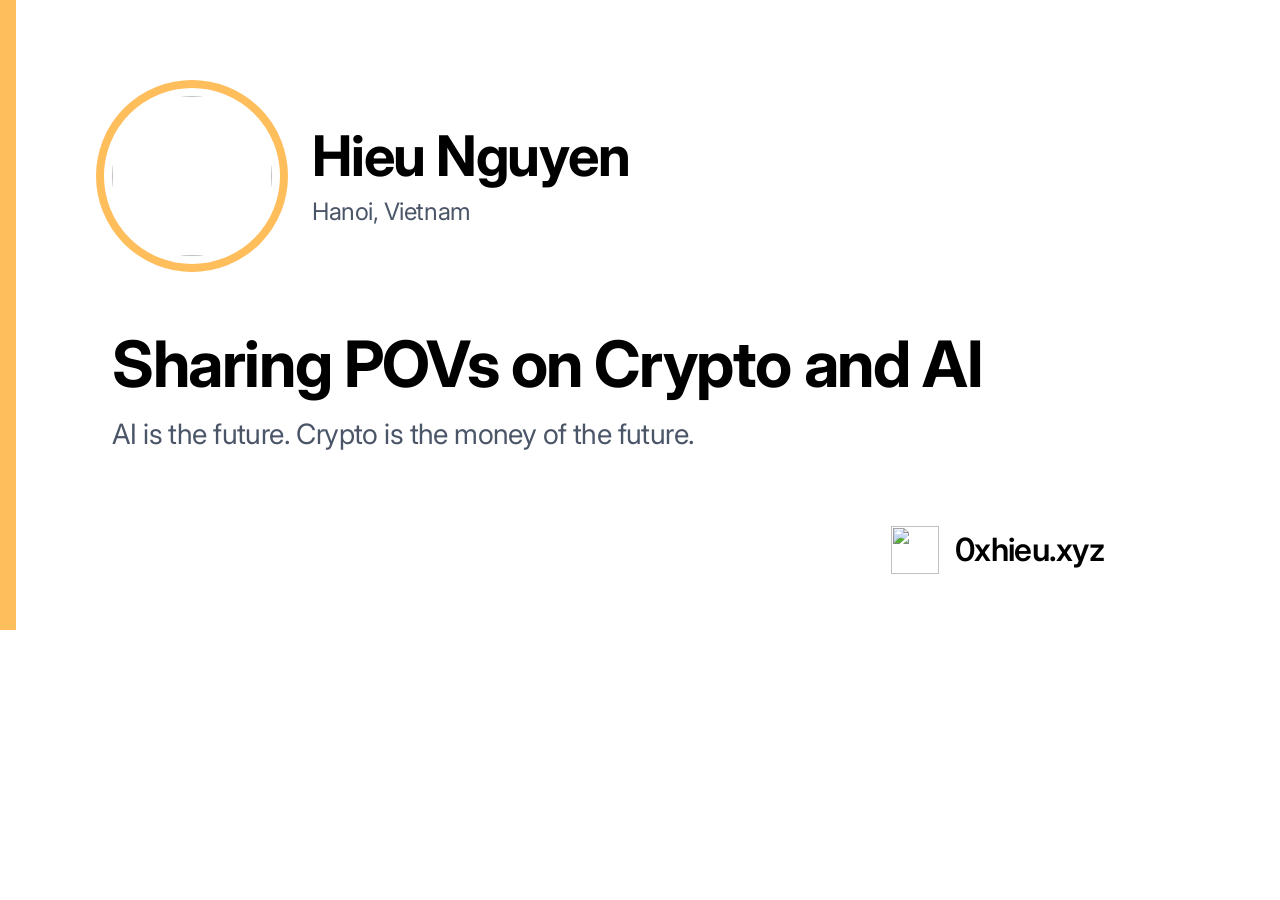
==== tools/og-gen.html @ 4b9b0fa1 "Lighten brand orange #FFA111 -> #FFBE5C everywhere Co-Authored-By: Claude Opus 5.5 <noreply@anthropi" ====
<!DOCTYPE html>
<html lang="en">
<head>
<meta charset="UTF-8" />
<link href="https://fonts.googleapis.com/css2?family=Inter:wght@400;600;700&display=swap" rel="stylesheet" />
<style>
  /* Nguồn render og.png (1200×630) — design system nguyen0xhieu, biến thể 0xhieu.xyz:
     nền trắng · chữ đen #000 / grey #4B5568 · vàng mắt mèo #FFBE5C · Inter (font thiết kế) · khoảng cách bội số 8.
     Châm ngôn + câu niềm tin bản ngắn: NGUYÊN VĂN theo CLAUDE.md. */
  *, *::before, *::after { box-sizing: border-box; margin: 0; padding: 0; }
  body { width: 1200px; height: 630px; position: relative; overflow: hidden; background: #FFFFFF; font-family: 'Inter', sans-serif; color: #000; }
  .bar { position: absolute; left: 0; top: 0; width: 16px; height: 630px; background: #FFBE5C; }
  .wrap { padding: 96px 96px 0 112px; }
  .top { display: flex; align-items: center; gap: 40px; }
  .pfp { width: 160px; height: 160px; border-radius: 50%; object-fit: cover; outline: 8px solid #FFBE5C; outline-offset: 8px; }
  .name { font-size: 56px; line-height: 64px; font-weight: 700; letter-spacing: -0.022em; }
  .loc  { margin-top: 8px; font-size: 24px; line-height: 32px; color: #4B5568; letter-spacing: -0.019em; }
  .head { margin-top: 72px; font-size: 64px; line-height: 72px; font-weight: 700; letter-spacing: -0.022em; }
  .sub  { margin-top: 16px; font-size: 28px; line-height: 36px; color: #4B5568; letter-spacing: -0.021em; }
  .site { position: absolute; right: 96px; bottom: 56px; display: flex; align-items: center; gap: 16px;
          font-size: 32px; line-height: 40px; font-weight: 600; letter-spacing: -0.022em; }
  .site img { width: 48px; height: 48px; }
</style>
</head>
<body>
  <div class="bar"></div>
  <div class="wrap">
    <div class="top">
      <img class="pfp" src="../pfp.png" alt="" />
      <div>
        <div class="name">Hieu Nguyen</div>
        <div class="loc">Hanoi, Vietnam</div>
      </div>
    </div>
    <div class="head">Sharing POVs on Crypto and AI</div>
    <div class="sub">AI is the future. Crypto is the money of the future.</div>
  </div>
  <div class="site"><img src="../icon.png" alt="" />0xhieu.xyz</div>
</body>
</html>
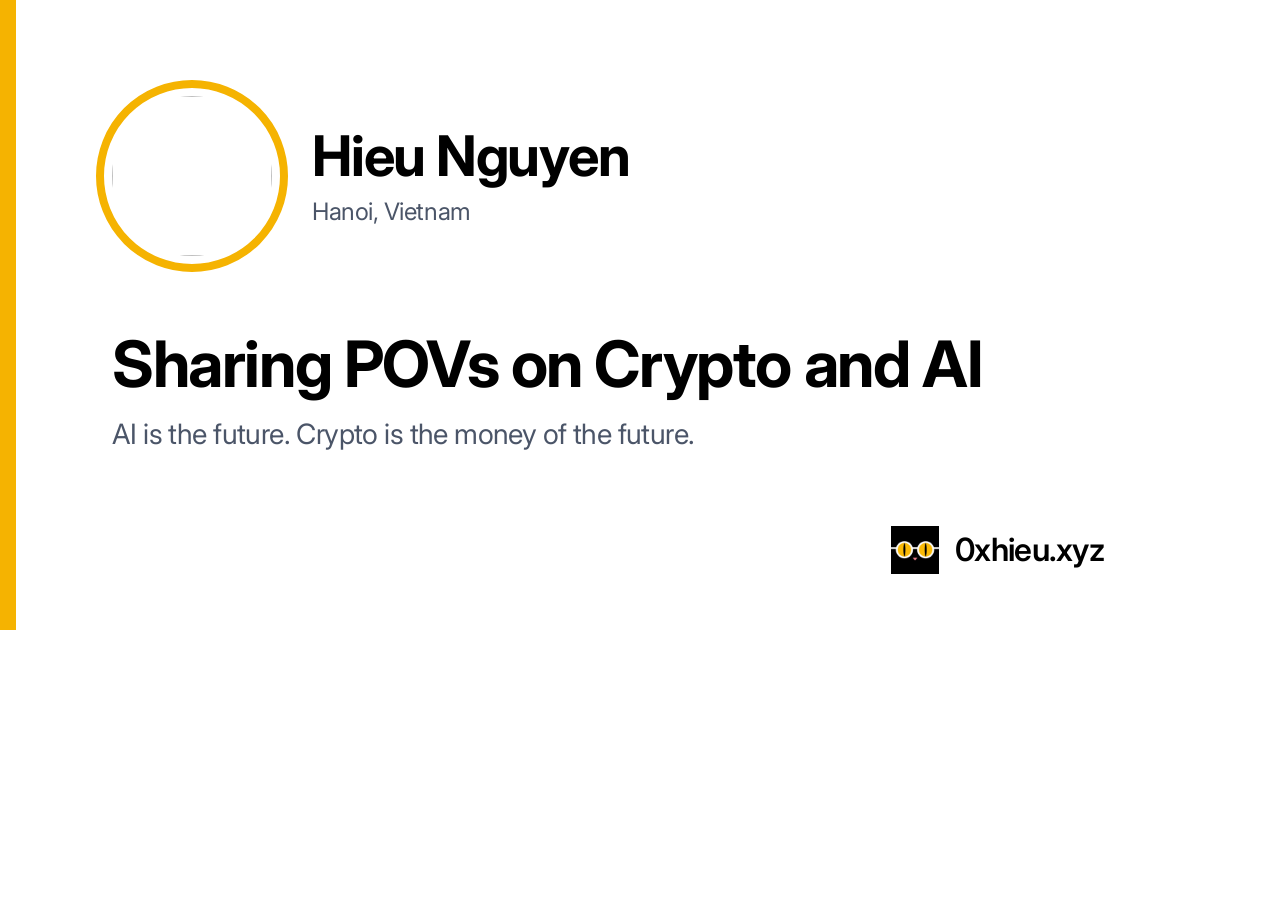
==== commit c09378ac: "Brand yellow #F5B301 + new cat-eye icon (favicon, apple-touch, header, agent, og) Co-Authored-By: Cl" ====
--- a/tools/og-gen.html
+++ b/tools/og-gen.html
@@ -5,14 +5,14 @@
 <link href="https://fonts.googleapis.com/css2?family=Inter:wght@400;600;700&display=swap" rel="stylesheet" />
 <style>
   /* Nguồn render og.png (1200×630) — design system nguyen0xhieu, biến thể 0xhieu.xyz:
-     nền trắng · chữ đen #000 / grey #4B5568 · vàng mắt mèo #FFBE5C · Inter (font thiết kế) · khoảng cách bội số 8.
+     nền trắng · chữ đen #000 / grey #4B5568 · vàng mắt mèo #F5B301 · Inter (font thiết kế) · khoảng cách bội số 8.
      Châm ngôn + câu niềm tin bản ngắn: NGUYÊN VĂN theo CLAUDE.md. */
   *, *::before, *::after { box-sizing: border-box; margin: 0; padding: 0; }
   body { width: 1200px; height: 630px; position: relative; overflow: hidden; background: #FFFFFF; font-family: 'Inter', sans-serif; color: #000; }
-  .bar { position: absolute; left: 0; top: 0; width: 16px; height: 630px; background: #FFBE5C; }
+  .bar { position: absolute; left: 0; top: 0; width: 16px; height: 630px; background: #F5B301; }
   .wrap { padding: 96px 96px 0 112px; }
   .top { display: flex; align-items: center; gap: 40px; }
-  .pfp { width: 160px; height: 160px; border-radius: 50%; object-fit: cover; outline: 8px solid #FFBE5C; outline-offset: 8px; }
+  .pfp { width: 160px; height: 160px; border-radius: 50%; object-fit: cover; outline: 8px solid #F5B301; outline-offset: 8px; }
   .name { font-size: 56px; line-height: 64px; font-weight: 700; letter-spacing: -0.022em; }
   .loc  { margin-top: 8px; font-size: 24px; line-height: 32px; color: #4B5568; letter-spacing: -0.019em; }
   .head { margin-top: 72px; font-size: 64px; line-height: 72px; font-weight: 700; letter-spacing: -0.022em; }
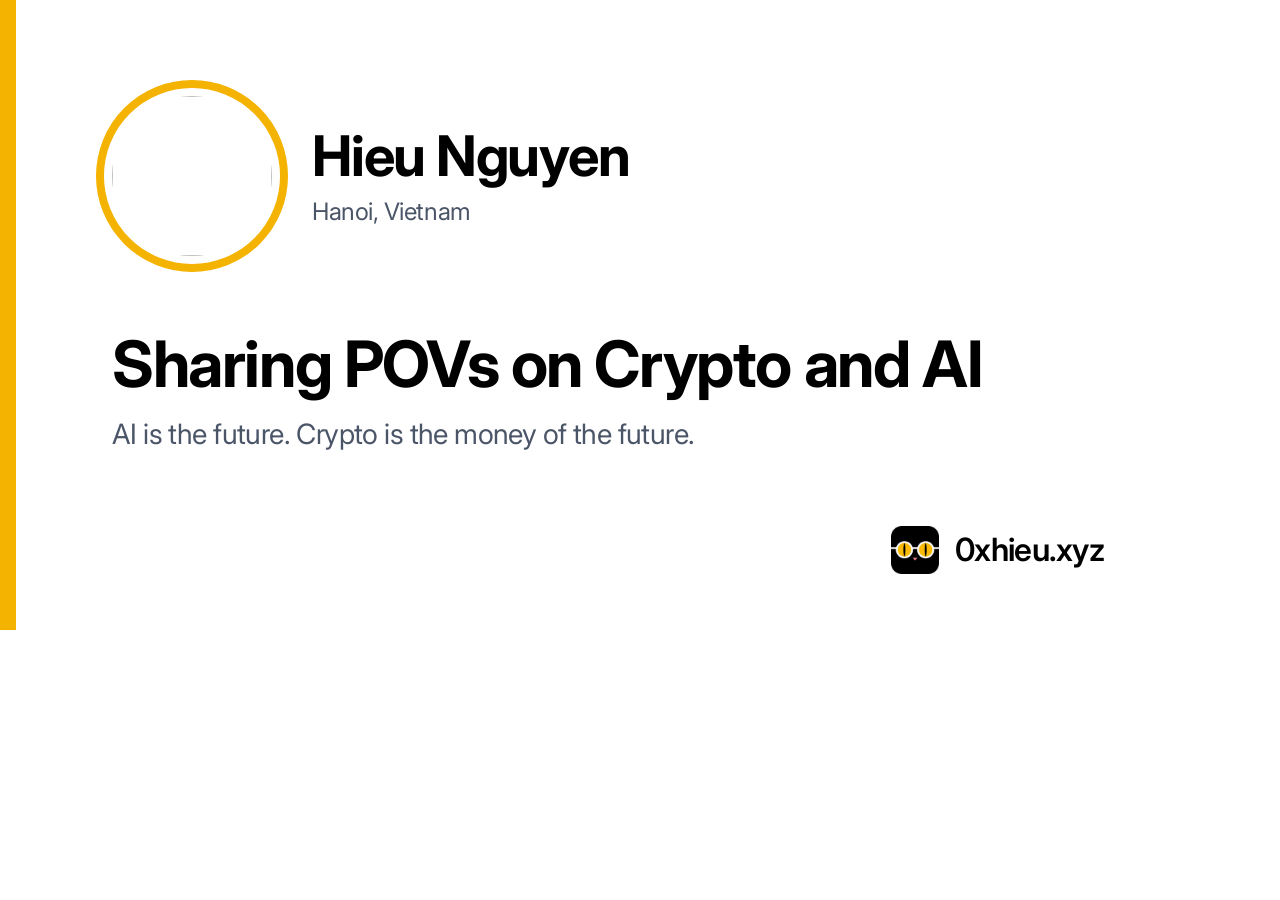
==== commit 7ff387d6: "chore: translate code comments to English Co-Authored-By: Claude Opus 5.5 <noreply@anthropic.com>" ====
--- a/tools/og-gen.html
+++ b/tools/og-gen.html
@@ -4,9 +4,9 @@
 <meta charset="UTF-8" />
 <link href="https://fonts.googleapis.com/css2?family=Inter:wght@400;600;700&display=swap" rel="stylesheet" />
 <style>
-  /* Nguồn render og.png (1200×630) — design system nguyen0xhieu, biến thể 0xhieu.xyz:
-     nền trắng · chữ đen #000 / grey #4B5568 · vàng mắt mèo #F5B301 · Inter (font thiết kế) · khoảng cách bội số 8.
-     Châm ngôn + câu niềm tin bản ngắn: NGUYÊN VĂN theo CLAUDE.md. */
+  /* og.png render source (1200×630), nguyen0xhieu design system, 0xhieu.xyz variant:
+     white background · text black #000 / grey #4B5568 · cat-eye yellow #F5B301 · Inter (design font) · spacing multiples of 8.
+     Motto + short belief line: VERBATIM per CLAUDE.md. */
   *, *::before, *::after { box-sizing: border-box; margin: 0; padding: 0; }
   body { width: 1200px; height: 630px; position: relative; overflow: hidden; background: #FFFFFF; font-family: 'Inter', sans-serif; color: #000; }
   .bar { position: absolute; left: 0; top: 0; width: 16px; height: 630px; background: #F5B301; }
